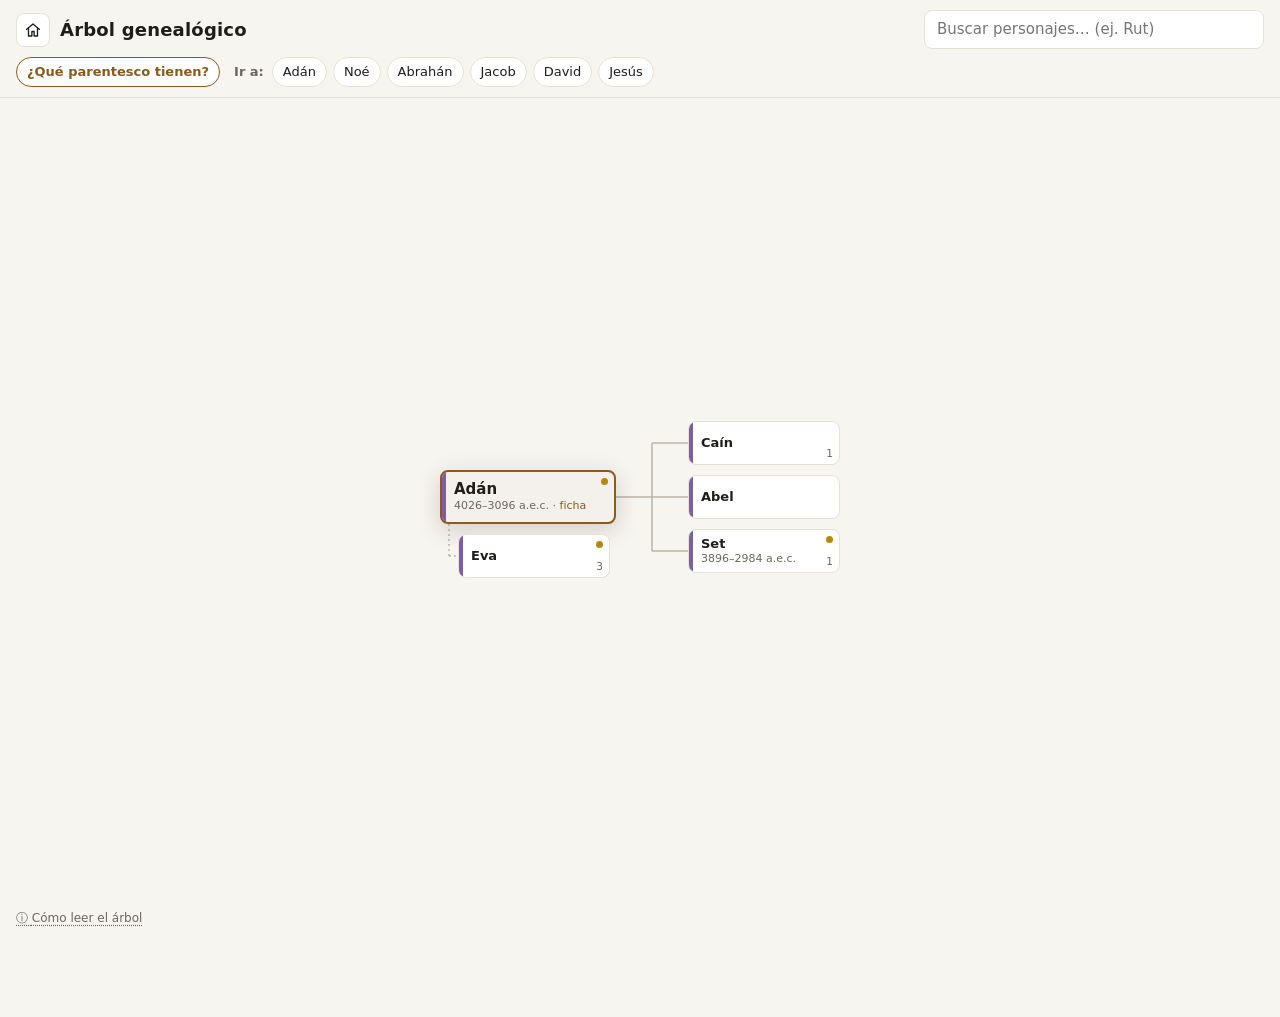
==== arbol.html @ 2eed0e6e "Agregar a Bernabé al árbol, primo de Marcos Bernabé cuelga de «Padre o madre de Bernabé», hermano o " ====
<!doctype html>
<html lang="es">
<head>
<meta charset="utf-8">
<meta name="viewport" content="width=device-width, initial-scale=1">
<title>Árbol genealógico bíblico</title>
<meta name="description" content="Árbol genealógico de los personajes bíblicos, desde Adán y Eva hasta Jesús, según la Biblia.">
<meta property="og:type" content="website">
<meta property="og:site_name" content="Personajes de la Biblia">
<meta property="og:title" content="Árbol genealógico bíblico">
<meta property="og:description" content="Árbol genealógico de los personajes bíblicos, desde Adán y Eva hasta Jesús, según la Biblia.">
<meta property="og:url" content="https://nestornjrz.github.io/LineaDeTiempo/arbol.html">
<meta property="og:locale" content="es_ES">
<meta property="og:image" content="https://nestornjrz.github.io/LineaDeTiempo/vista-previa.png">
<meta property="og:image:width" content="1200">
<meta property="og:image:height" content="630">
<meta name="twitter:card" content="summary_large_image">
<!-- PWA: instalable en el móvil y en la PC -->
<link rel="manifest" href="manifest.webmanifest">
<link rel="icon" href="icons/icon.svg" type="image/svg+xml">
<link rel="icon" href="icons/icon-192.png" sizes="192x192" type="image/png">
<link rel="apple-touch-icon" href="icons/apple-touch-icon.png">
<meta name="theme-color" content="#f7f5f0" media="(prefers-color-scheme: light)">
<meta name="theme-color" content="#16140f" media="(prefers-color-scheme: dark)">
<meta name="apple-mobile-web-app-capable" content="yes">
<meta name="apple-mobile-web-app-title" content="Personajes">
<meta name="apple-mobile-web-app-status-bar-style" content="default">
<link rel="stylesheet" href="comun.css">
<style>
/* --gold: antepasados de Jesús · --c-gen: personas que solo están en el árbol (sin fechas) */
:root{--gold:#b8860b; --c-gen:#6f685d}
@media (prefers-color-scheme: dark){ :root{--gold:#e5b94e; --c-gen:#857c6e} }

/* ---------- Encabezado ---------- */
header{
  position:sticky; top:0; z-index:30;
  background:var(--bg); border-bottom:1px solid var(--line);
  padding:10px 16px;
  display:flex; flex-wrap:wrap; gap:8px 16px; align-items:center;
}
h1{font-size:18px; margin:0; font-weight:700; letter-spacing:.2px}
.home{
  flex:none; width:34px; height:34px; margin-right:-6px; display:inline-grid; place-items:center;
  color:var(--text); background:var(--surface); border:1px solid var(--line); border-radius:8px;
}
.home:hover{border-color:var(--axis); color:var(--accent)}
.home:focus-visible{outline:2px solid var(--accent); outline-offset:1px}
.home svg{width:18px; height:18px; fill:none; stroke:currentColor; stroke-width:1.8; stroke-linecap:round; stroke-linejoin:round}
.search{position:relative; flex:1; min-width:200px; max-width:340px; margin-left:auto}
.search input{
  width:100%; padding:8px 12px; font:inherit; color:var(--text);
  background:var(--surface); border:1px solid var(--line); border-radius:8px;
}
.search input:focus{outline:2px solid var(--accent); outline-offset:0; border-color:transparent}
.suggest{
  position:absolute; top:calc(100% + 4px); left:0; right:0; z-index:40;
  list-style:none; margin:0; padding:4px; display:none;
  background:var(--surface); border:1px solid var(--line); border-radius:8px; box-shadow:var(--shadow);
  max-height:320px; overflow:auto;
}
.suggest.open{display:block}
.suggest li{padding:6px 8px; border-radius:6px; cursor:pointer; display:flex; justify-content:space-between; gap:8px}
.suggest li small{color:var(--muted); white-space:nowrap}
.suggest li.active,.suggest li:hover{background:var(--grid)}
.suggest .empty{color:var(--muted); cursor:default}
/* Atajos y elección de la línea de antepasados */
.row{width:100%; display:flex; flex-wrap:wrap; align-items:center; gap:6px; font-size:13px; color:var(--muted)}
.row[hidden]{display:none}
.row > b{font-weight:600; margin-right:2px}
.row button{
  height:30px; padding:0 10px; font:inherit; font-size:13px; cursor:pointer; white-space:nowrap;
  color:var(--text); background:var(--surface); border:1px solid var(--line); border-radius:15px;
}
.row button:hover{border-color:var(--axis)}
.row button:focus-visible{outline:2px solid var(--accent); outline-offset:1px}
.row button[aria-pressed="true"]{background:var(--accent); border-color:var(--accent); color:var(--bg); font-weight:600}
.row button small{opacity:.8}
@media (max-width: 759px){
  header{column-gap:12px}
  .home{margin-right:-4px}
  .search{flex-basis:100%; max-width:none; margin-left:0}
}
/* En vertical (celular) la cabecera no queda fija, para dejar sitio al árbol, y los atajos y las
   líneas se desplazan de lado en una sola fila */
body.v header{position:static}
body.v .row{flex-wrap:nowrap; overflow-x:auto; scrollbar-width:none; width:calc(100% + 32px); margin:0 -16px; padding:0 16px}
body.v .row::-webkit-scrollbar{display:none}
body.v .row > b{flex:none}

/* ---------- Árbol ---------- */
#scroller{position:relative}
body.h #scroller{height:calc(100vh - var(--head,110px)); overflow:auto; display:flex; flex-direction:column}
body.h #scroller.dragging{cursor:grabbing; user-select:none}
#canvas{position:relative; flex:none; margin:auto}
#links{position:absolute; left:0; top:0; overflow:visible; pointer-events:none}
.lnk{fill:none; stroke:var(--axis); stroke-width:1.5}
.lnk.line{stroke:var(--accent); stroke-width:2}
.lnk.dash{stroke-dasharray:5 4}
.lnk.mar{stroke:var(--axis); stroke-dasharray:2 3}
.lnk-lbl{font-size:10.5px; fill:var(--muted); font-style:italic}

.node{
  position:absolute; display:flex; flex-direction:column; justify-content:center; gap:1px;
  padding:3px 18px 3px 12px; margin:0; text-align:left; font:inherit; color:var(--text); cursor:pointer;
  background:var(--surface); border:1px solid var(--line); border-radius:8px; overflow:hidden;
  transition:border-color .15s, box-shadow .15s;
}
.node::before{content:''; position:absolute; left:0; top:0; bottom:0; width:4px; background:var(--col)}
.node .nm{font-size:13px; font-weight:600; line-height:1.2; white-space:nowrap; overflow:hidden; text-overflow:ellipsis}
.node .sb{font-size:11px; line-height:1.2; color:var(--muted); white-space:nowrap; overflow:hidden; text-overflow:ellipsis}
.node .sb i{font-style:italic}
.node.sn .nm{font-style:italic; font-weight:500}
.node:hover{border-color:var(--col)}
.node:hover .nm{color:var(--col)}
.node:focus-visible{outline:2px solid var(--accent); outline-offset:2px}
.node .kids{position:absolute; right:6px; bottom:3px; font-size:10.5px; color:var(--muted)}
/* Antepasado de Jesús: punto dorado */
.node.mes::after{content:''; position:absolute; top:6px; right:6px; width:7px; height:7px; border-radius:50%; background:var(--gold)}
/* Persona resaltada (el centro del árbol) */
.node.focus{
  border:2px solid var(--accent); box-shadow:var(--shadow);
  background:color-mix(in srgb, var(--accent) 9%, var(--surface));
}
.node.focus .nm{font-size:15px}
.node.focus:hover .nm{color:var(--text)}
.node.focus .sb::after{content:'Ver su ficha'; color:var(--accent)}
.node.focus.has-sb .sb::after{content:' · ficha'}
.glbl{
  position:absolute; font-size:11px; font-weight:600; letter-spacing:.4px; text-transform:uppercase;
  color:var(--muted); white-space:nowrap;
}

/* ---------- Ficha ---------- */
#card{
  position:fixed; z-index:50; left:16px; right:16px; bottom:16px; margin:0 auto; max-width:480px;
  max-height:min(70vh, 620px); overflow-y:auto; overscroll-behavior:contain;
  background:var(--surface); border:1px solid var(--line); border-left:5px solid var(--col,var(--accent));
  border-radius:10px; box-shadow:var(--shadow); padding:14px 16px; display:none;
}
#card.open{display:block}
#card h2{margin:0 28px 2px 0; font-size:19px}
#card h2 a{color:inherit; text-decoration:underline; text-decoration-color:var(--col); text-underline-offset:3px}
#card h2 a:hover{color:var(--col)}
#card .cat{font-size:12px; color:var(--col); font-weight:600; text-transform:uppercase; letter-spacing:.5px}
#card .dates{margin:6px 0 2px; font-weight:600}
#card .dates:empty{display:none}
#card .mes{margin:6px 0 0; font-size:13px; color:var(--muted)}
#card .mes::before{content:''; display:inline-block; width:8px; height:8px; margin-right:6px; border-radius:50%; background:var(--gold)}
#card p{margin:8px 0 6px}
#card .fam{margin:10px 0 6px; display:grid; grid-template-columns:auto 1fr; gap:6px 10px; align-items:baseline; font-size:14px}
#card .fam:empty{display:none}
#card .fam dt{color:var(--muted); font-size:13px}
#card .fam dd{margin:0; display:flex; flex-wrap:wrap; gap:4px}
#card .fam button{
  padding:1px 8px; font:inherit; font-size:13.5px; cursor:pointer; color:var(--text);
  background:var(--grid); border:1px solid transparent; border-radius:12px;
}
#card .fam button:hover{border-color:var(--axis)}
#card .fam button small{color:var(--muted)}
#card .nota{margin:8px 0; padding:7px 9px; border-radius:7px; background:var(--grid); font-size:13.5px}
#card .nota:empty{display:none}
#card .refs{font-size:13px; color:var(--muted)}
#card .refs div + div{margin-top:3px}
#card .acts{display:flex; flex-wrap:wrap; gap:8px; margin-top:10px}
#card .acts a{
  display:inline-block; padding:7px 12px; border-radius:8px; font-weight:600; font-size:14px; text-decoration:none;
  background:var(--col); color:#fff; border:1.5px solid var(--col);
}
#card .acts a.alt{background:none; color:var(--col)}
#card .acts a:hover{filter:brightness(1.08)}
#card .acts a[hidden]{display:none}
#card .acts button{
  padding:7px 12px; border-radius:8px; font:inherit; font-weight:600; font-size:14px; cursor:pointer;
  background:none; color:var(--col); border:1.5px solid var(--col);
}
#card .acts button:hover{background:var(--grid)}

/* ---------- ¿Qué parentesco tienen? ---------- */
.row .relbtn{border-color:var(--accent); color:var(--accent); font-weight:600; margin-right:8px}
.row .relbtn:hover{background:var(--grid); border-color:var(--accent)}
#rel{
  position:fixed; z-index:55; left:16px; right:16px; bottom:16px; margin:0 auto; max-width:580px;
  max-height:min(80vh, 680px); overflow-y:auto; overscroll-behavior:contain;
  background:var(--surface); border:1px solid var(--line); border-left:5px solid var(--gold);
  border-radius:10px; box-shadow:var(--shadow); padding:14px 16px; display:none;
}
#rel.open{display:block}
#rel h2{margin:0 28px 10px 0; font-size:18px}
#rel .close{
  position:absolute; top:8px; right:8px; width:30px; height:30px; border:0; border-radius:6px;
  background:none; color:var(--muted); font-size:20px; cursor:pointer;
}
#rel .close:hover{background:var(--grid)}
#rel .pair{display:flex; align-items:center; gap:8px}
#rel .search{flex:1 1 0; min-width:0; max-width:none; margin:0}
#rel .swap{
  flex:none; width:34px; height:34px; font:inherit; font-size:17px; cursor:pointer; color:var(--text);
  background:var(--surface); border:1px solid var(--line); border-radius:8px;
}
#rel .swap:hover{border-color:var(--axis)}
#rel .res{margin-top:12px}
#rel .res:empty{display:none}
#rel .frase{margin:0 0 6px; font-size:17px; font-weight:600; line-height:1.35}
#rel .frase + .frase{font-size:15px}
#rel .exp{margin:4px 0; font-size:14px; color:var(--muted)}
#rel .nada{margin:0; color:var(--muted)}
#rel .camino{display:flex; flex-wrap:wrap; align-items:center; gap:4px 3px; margin-top:10px; font-size:13px}
#rel .camino > span{color:var(--muted); margin-right:4px}
#rel .camino i{color:var(--muted); font-style:normal}
#rel .camino button{
  padding:1px 8px; font:inherit; font-size:13px; cursor:pointer; color:var(--text);
  background:var(--grid); border:1px solid transparent; border-radius:12px;
}
#rel .camino button:hover{border-color:var(--axis)}
#rel .camino button.comun{background:color-mix(in srgb, var(--gold) 22%, var(--surface)); border-color:var(--gold); font-weight:600}
@media (max-width: 480px){
  #rel .pair{flex-direction:column; align-items:stretch}
  #rel .swap{align-self:center; transform:rotate(90deg)}
}
#card .close{
  position:absolute; top:8px; right:8px; width:30px; height:30px; border:0; border-radius:6px;
  background:none; color:var(--muted); font-size:20px; cursor:pointer;
}
#card .close:hover{background:var(--grid)}

.note{font-size:12px; color:var(--muted); padding:10px 16px 90px}
.note summary{
  display:inline-block; list-style:none; cursor:pointer; color:var(--muted);
  text-decoration:underline dotted; text-underline-offset:3px;
}
.note summary::-webkit-details-marker{display:none}
.note summary:hover, .note[open] summary{color:var(--text)}
.note summary:focus-visible{outline:2px solid var(--accent); outline-offset:2px; border-radius:3px}
.note p{margin:6px 0 0; max-width:900px}
.note .dot{display:inline-block; width:7px; height:7px; border-radius:50%; background:var(--gold); vertical-align:1px}
</style>
</head>
<body>
<header id="head">
  <a class="home" href="./" title="Volver al inicio" aria-label="Volver al inicio">
    <svg viewBox="0 0 24 24" aria-hidden="true"><path d="M3.5 11 12 4l8.5 7M6 9v11h4.5v-6h3v6H18V9"/></svg>
  </a>
  <h1>Árbol genealógico</h1>
  <div class="search">
    <input id="q" type="search" placeholder="Buscar personajes… (ej. Rut)" autocomplete="off" aria-label="Buscar personaje en el árbol">
    <ul id="suggest" class="suggest" role="listbox"></ul>
  </div>
  <nav class="row" id="jump" aria-label="Ir a"><button id="relBtn" class="relbtn" type="button">¿Qué parentesco tienen?</button><b>Ir a:</b></nav>
  <div class="row" id="lines" role="group" aria-label="Línea de antepasados" hidden></div>
</header>

<div id="scroller"><div id="canvas"><svg id="links" aria-hidden="true"></svg></div></div>
<details class="note">
  <summary><span aria-hidden="true">ⓘ </span>Cómo leer el árbol</summary>
  <p>El árbol se centra en una persona (resaltada) y muestra su línea de antepasados hasta el más antiguo que menciona la Biblia, sus hermanos, sus cónyuges y sus hijos. Toca a cualquier persona para centrar el árbol en ella, y toca a la persona resaltada para ver su ficha, con su parentesco y los textos bíblicos que lo muestran. Cuando una persona tiene dos líneas de antepasados (por ejemplo, Jesús: la de José, en Mateo, y la de María, en Lucas), arriba aparecen los botones para elegir cuál ver. Las líneas discontinuas indican un parentesco legal (padre legal o adoptivo) o un yerno al que la Biblia llama «hijo» (Lucas 3:27). El punto <span class="dot"></span> dorado marca a los antepasados de Jesús. Las personas cuyo nombre no da la Biblia aparecen en cursiva. El número en la esquina de cada persona indica cuántos hijos suyos hay en el árbol. Con «¿Qué parentesco tienen?» (arriba, o en la ficha de cada persona) se eligen dos personas y se explica cómo están emparentadas: por ejemplo, «Rut es bisabuela de David»; cuando no hay un nombre corriente para el parentesco, se explica a partir del antepasado común más cercano, y se muestra el camino de una persona a la otra. El parentesco sigue la Traducción del Nuevo Mundo y la obra «Perspicacia para comprender las Escrituras»; cuando una genealogía tiene alguna dificultad, la ficha lo explica.</p>
</details>

<div id="card" role="dialog" aria-live="polite">
  <button class="close" aria-label="Cerrar">×</button>
  <div class="cat"></div>
  <h2><a class="name" target="_blank" rel="noopener"></a></h2>
  <div class="dates"></div>
  <div class="mes" hidden>Antepasado de Jesús</div>
  <p class="desc"></p>
  <dl class="fam"></dl>
  <div class="nota"></div>
  <div class="refs"></div>
  <div class="acts">
    <a class="more" target="_blank" rel="noopener">Más información en jw.org ↗</a>
    <a class="tl alt">Ver en la línea de tiempo</a>
    <a class="lin alt">Ver su linaje en la línea de tiempo</a>
    <button class="relcard alt" type="button">¿Qué parentesco tiene con…?</button>
  </div>
</div>

<!-- ¿Qué parentesco tienen? Se eligen dos personas y se explica cómo están emparentadas -->
<div id="rel" role="dialog" aria-labelledby="relTitle">
  <button class="close" aria-label="Cerrar">×</button>
  <h2 id="relTitle">¿Qué parentesco tienen?</h2>
  <div class="pair">
    <div class="search"><input id="relA" type="search" placeholder="Primera persona" autocomplete="off" aria-label="Primera persona"><ul class="suggest" role="listbox"></ul></div>
    <button class="swap" type="button" title="Intercambiar las dos personas" aria-label="Intercambiar las dos personas">⇄</button>
    <div class="search"><input id="relB" type="search" placeholder="Segunda persona" autocomplete="off" aria-label="Segunda persona"><ul class="suggest" role="listbox"></ul></div>
  </div>
  <div class="res" aria-live="polite"></div>
</div>

<script src="datos.js"></script>
<script>
/* ===================== PERSONAS Y PARENTESCO =====================
   Cada persona junta sus datos de PEOPLE (fechas, descripción…) y de FAMILIA (parentesco).
   ord: orden de los datos, que en FAMILIA sigue el de las genealogías (y el de nacimiento). */
const PER = new Map();
PEOPLE.forEach((p, i) => PER.set(p.id, {...p, ord:100000 + i}));
FAMILIA.forEach((f, i) => PER.set(f.id, {...(PER.get(f.id) || {}), ...f, ord:i}));
const get = id => PER.get(id);
const push = (m, k, v) => { if (!m.has(k)) m.set(k, []); if (!m.get(k).includes(v)) m.get(k).push(v); };
const HIJOS = new Map(), CONYUGES = new Map(), YERNOS = new Map(), HERMANOS = new Map();
for (const f of FAMILIA){
  for (const k of ['pa', 'ma', 'pl']) if (f[k]) push(HIJOS, f[k], f.id);
  for (const c of f.cy || []){ push(CONYUGES, f.id, c); push(CONYUGES, c, f.id); }
  if (f.su) push(YERNOS, f.su, f.id);
  if (f.hm){ const g = [f.id, ...f.hm]; for (const a of g) for (const b of g) if (a !== b) push(HERMANOS, a, b); }
}
const byOrd = (a, b) => get(a).ord - get(b).ord;
const hijosDe = id => [...(HIJOS.get(id) || [])].sort(byOrd);
const nombre = id => get(id).n;
// Nombre breve para las tarjetas: sin la aclaración entre paréntesis, que el árbol ya muestra
// con el parentesco (p. ej., «Gad (hijo de Jacob)» → «Gad»)
const corto = id => get(id).lb || get(id).n.replace(/\s*\(.*\)$/, '');
// Nombre dentro de una frase: las personas sin nombre en la Biblia llevan artículo
// («Hijos de la hija de Súa», «Moab es hijo de la hija mayor de Lot»)
const enFrase = id => {
  const p = get(id), c = corto(id);
  return p.sn ? (p.mu ? 'la ' : 'el ') + c.charAt(0).toLowerCase() + c.slice(1) : c;
};
const mayuscula = s => s.charAt(0).toUpperCase() + s.slice(1);

// Antepasados de Jesús (por las dos líneas, y por los suegros que nombra Lucas)
const MESIAS = new Set();
(function subir(id){
  const p = get(id);
  if (!p) return;
  for (const k of ['pa', 'ma', 'pl', 'su']) if (p[k] && !MESIAS.has(p[k])){ MESIAS.add(p[k]); subir(p[k]); }
})('jesus');

/* ===================== UTILIDADES ===================== */
const norm = s => s.normalize('NFD').replace(/[̀-ͯ]/g, '').toLowerCase();
const fmtY = y => y < 0 ? `${-y} a.e.c.` : `${y} e.c.`;
function el(tag, cls, txt){
  const e = document.createElement(tag);
  if (cls) e.className = cls;
  if (txt !== undefined) e.textContent = txt;
  return e;
}
// Años de una persona de la línea de tiempo, en forma breve (1858–1711 a.e.c.)
function anos(p){
  const a = p.a || '', cs = a.includes('s') ? 'c. ' : '', ce = a.includes('e') ? 'c. ' : '';
  if (p.s === p.e) return cs + fmtY(p.s);
  if (p.s < 0 && p.e < 0) return `${cs}${-p.s}–${ce}${-p.e} a.e.c.`;
  if (p.s > 0) return `${cs}${p.s}–${ce}${p.e} e.c.`;
  return `${cs}${fmtY(p.s)} – ${ce}${fmtY(p.e)}`;
}
// Segunda línea de cada persona en el árbol
function sub(p){
  if (p.s === undefined) return '';
  if (p.k === 'vida') return anos(p);
  if (p.k === 'reinado') return 'Reinó ' + anos(p);
  if (p.k === 'juez') return 'Juez de Israel';
  if (p.k === 'profecia') return 'Profeta';
  return '';
}
const color = p => p.c ? `var(${CATS[p.c].v})` : 'var(--c-gen)';

/* ===================== VISTA CENTRADA EN UNA PERSONA =====================
   spine: línea de antepasados, del más antiguo al padre (o la madre) de la persona. Se calcula con
          linaje() de datos.js (la misma que usa la línea de tiempo). Cada bloque es el antepasado
          (id), el otro progenitor del siguiente (partner) y cómo se une al siguiente (rel).
   fam:   la generación de la persona: ella y sus hermanos, agrupados por el otro progenitor.
   kids:  sus hijos (y yernos), agrupados por el otro progenitor.
   Los nombres de los vínculos (vinculo, tipoPl) y las líneas posibles (opcionesLinaje) también
   están en datos.js. */
function vista(focus, primera){
  const spine = linaje(focus, primera);
  // Generación de la persona
  const last = spine[spine.length - 1];
  let fam;
  if (!last){
    fam = [{ids:[focus, ...(HERMANOS.get(focus) || [])].sort(byOrd)}];
  } else if (last.rel === 'su'){
    fam = [{ids:[focus], label:'Yerno'}];
  } else {
    const ids = [...new Set([...hijosDe(last.id), ...(last.partner ? hijosDe(last.partner) : []), focus])].sort(byOrd);
    // Se agrupan por el otro progenitor (la madre, si la línea sube por el padre)
    const otro = id => last.rel === 'ma' ? (get(id).pl || get(id).pa) : get(id).ma;
    fam = agrupar(ids, otro, get(last.id).mu ? 'Padre' : 'Madre');
  }
  // Hijos de la persona y yernos
  const yo = get(focus);
  const otroK = id => yo.mu ? (get(id).pl || get(id).pa) : get(id).ma;
  const kids = agrupar(hijosDe(focus), otroK, yo.mu ? 'Padre' : 'Madre');
  if (YERNOS.has(focus)) kids.push({ids:YERNOS.get(focus), label:YERNOS.get(focus).length > 1 ? 'Yernos' : 'Yerno', yerno:true});
  if (kids.length === 1 && !kids[0].yerno) kids[0].label = null;
  return {focus, spine, fam, spouses:CONYUGES.get(focus) || [], kids};
}
function agrupar(ids, otro, quien){
  const m = new Map();
  for (const id of ids) push(m, otro(id) || '', id);
  const gs = [...m].map(([o, list]) => ({ids:list, label:o ? `Hijos de ${enFrase(o)}` : `${quien} no mencionada`}));
  if (quien === 'Padre') gs.forEach(g => { if (g.label.endsWith('no mencionada')) g.label = 'Padre no mencionado'; });
  if (gs.length < 2) gs.forEach(g => g.label = null);
  return gs;
}
// Etiqueta junto a un hijo cuando el parentesco no es el carnal (los yernos van en su propio grupo)
function tagDe(id, padre){
  const p = get(id);
  if (p.pl !== padre || p.pa === padre) return '';
  const t = tipoPl(id);
  return p.mu ? 'hija ' + (t === 'adoptivo' ? 'adoptiva' : 'legal') : 'hijo ' + t;
}

/* ===================== DIBUJO ===================== */
const canvas = document.getElementById('canvas');
const scroller = document.getElementById('scroller');
const svg = document.getElementById('links');
const wideQuery = matchMedia('(min-width: 760px) and (min-aspect-ratio: 1/1)');
let horizontal = true;
let state = {focus:'adan', line:null};
let focusBox = null;   // posición de la persona resaltada en el último dibujo

function nodo(it){
  const p = get(it.id);
  const b = el('button', 'node' + (it.focus ? ' focus' : '') + (p.sn ? ' sn' : '') + (MESIAS.has(it.id) ? ' mes' : ''));
  b.dataset.id = it.id;
  Object.assign(b.style, {left:it.x + 'px', top:it.y + 'px', width:it.w + 'px', height:it.h + 'px'});
  b.style.setProperty('--col', color(p));
  b.append(el('span', 'nm', it.focus ? p.n : corto(it.id)));
  const s = sub(p);
  if (s || it.tag || it.focus){
    const sb = el('span', 'sb');
    if (s) sb.append(s);
    if (it.tag) sb.append(s ? ' · ' : '', el('i', '', it.tag));
    b.append(sb);
    if (s || it.tag) b.classList.add('has-sb');
  }
  const nk = (HIJOS.get(it.id) || []).length;
  if (nk && !it.focus) b.append(Object.assign(el('span', 'kids', nk), {title:`${nk} ${nk === 1 ? 'hijo' : 'hijos'} en el árbol`}));
  let tip = p.n;
  if (MESIAS.has(it.id)) tip += ' · antepasado de Jesús';
  b.title = it.focus ? `${tip}. Toca para ver su ficha` : `${tip}. Toca para ver su familia`;
  b.addEventListener('click', () => it.focus ? toggleCard() : go(it.id));
  return b;
}

// Horizontal (PC): las generaciones van de izquierda a derecha
function layoutH(v){
  const CW = 152, CH = 44, CWF = 176, CHF = 54, GX = 72, GY = 10, LBL = 20;
  const items = [], links = [], labels = [];
  const colX = i => i * (CW + GX);
  const S = v.spine;
  // Línea de antepasados: cada bloque, la persona y debajo el otro progenitor
  S.forEach((b, i) => {
    const x = colX(i), yl = b.partner ? -CH - 5 : -CH / 2;
    items.push({id:b.id, x, y:yl, w:CW, h:CH});
    if (b.partner){
      items.push({id:b.partner, x, y:5, w:CW, h:CH});
      links.push({d:`M${x + 16} ${yl + CH}V5`, cls:'mar'});
    }
    b.inY = yl + CH / 2;
  });
  for (let i = 1; i < S.length; i++){
    const x1 = colX(i - 1) + CW, x2 = colX(i), xm = x1 + GX / 2, y2 = S[i].inY;
    links.push({d:`M${x1} 0H${xm}V${y2}H${x2}`, cls:'line' + (S[i - 1].rel === 'pl' || S[i - 1].rel === 'su' ? ' dash' : ''),
                lbl:S[i - 1].rel === 'pl' || S[i - 1].rel === 'su' ? vinculo(S[i - 1].rel, S[i - 1].child) : '', lx:x1 + 4, ly:-6});
  }
  // Generación de la persona
  const k = S.length, xf = colX(k), fam = [];
  let y = 0, fy = 0;
  for (const g of v.fam){
    if (g.label){ fam.push({label:g.label, x:xf, y}); y += LBL; }
    for (const id of g.ids){
      if (id === v.focus){
        fy = y;
        fam.push({id, x:xf, y, w:CWF, h:CHF, focus:true});
        y += CHF + GY;
        for (const sp of v.spouses){
          fam.push({id:sp, x:xf + 18, y, w:CW, h:CH, spouse:true});
          y += CH + GY;
        }
      } else {
        fam.push({id, x:xf, y, w:CW, h:CH, tag:S.length ? tagDe(id, S[k - 1].id) : ''});
        y += CH + GY;
      }
    }
  }
  const dy = -(fy + CHF / 2);
  fam.forEach(it => it.y += dy);
  for (const it of fam) (it.label ? labels : items).push(it);
  const casados = fam.filter(it => it.spouse);
  if (casados.length) links.push({d:`M${xf + 9} ${CHF / 2}V${casados[casados.length - 1].y + CH / 2}` +
                                    casados.map(it => `M${xf + 9} ${it.y + CH / 2}H${xf + 18}`).join(''), cls:'mar'});
  if (k){
    const x1 = colX(k - 1) + CW, xt = xf - GX / 2;
    const hermanos = fam.filter(it => it.id && !it.spouse);
    const cys = hermanos.map(it => it.y + it.h / 2);
    links.push({d:`M${x1} 0H${xt}V${Math.min(0, ...cys)}V${Math.max(0, ...cys)}`, cls:''});
    for (const it of hermanos)
      links.push({d:`M${xt} ${it.y + it.h / 2}H${xf}`, cls:(it.focus ? 'line' : '') + (it.tag ? ' dash' : '')});
    links.push({d:`M${x1} 0H${xt}V0`, cls:'line' + (S[k - 1].rel === 'pl' || S[k - 1].rel === 'su' ? ' dash' : ''),
                lbl:S[k - 1].rel === 'pl' || S[k - 1].rel === 'su' ? vinculo(S[k - 1].rel, S[k - 1].child) : '', lx:x1 + 4, ly:-6});
  }
  // Hijos
  const xk = xf + CWF + GX, kids = [];
  y = 0;
  for (const g of v.kids){
    if (g.label){ kids.push({label:g.label, x:xk, y}); y += LBL; }
    for (const id of g.ids){ kids.push({id, x:xk, y, w:CW, h:CH, tag:tagDe(id, v.focus)}); y += CH + GY; }
  }
  if (kids.length){
    const ky = -(y - GY) / 2;
    kids.forEach(it => it.y += ky);
    for (const it of kids) (it.label ? labels : items).push(it);
    const cards = kids.filter(it => it.id), xt = xk - GX / 2;
    const cys = cards.map(it => it.y + CH / 2);
    links.push({d:`M${xf + CWF} 0H${xt}M${xt} ${Math.min(0, ...cys)}V${Math.max(0, ...cys)}` +
                  cards.map(it => `M${xt} ${it.y + CH / 2}H${xk}`).join(''), cls:''});
  }
  return {items, links, labels};
}

// Vertical (celular): las generaciones van de arriba abajo, como un esquema con sangrías
function layoutV(v, W){
  const CH = 44, CHF = 54, GV = 24, GY = 8, LBL = 20, IND = 26, TX = 14;
  const items = [], links = [], labels = [];
  const S = v.spine;
  const Wc = Math.min(210, (W - 10) / 2);
  let y = 0;
  S.forEach((b, i) => {
    items.push({id:b.id, x:0, y, w:Wc, h:CH});
    if (b.partner){
      items.push({id:b.partner, x:Wc + 10, y, w:Wc, h:CH});
      links.push({d:`M${Wc} ${y + CH / 2}H${Wc + 10}`, cls:'mar'});
    }
    if (i){
      const rel = S[i - 1].rel, raro = rel === 'pl' || rel === 'su';
      links.push({d:`M${TX} ${y - GV}V${y}`, cls:'line' + (raro ? ' dash' : ''), lbl:raro ? vinculo(rel, S[i - 1].child) : '', lx:TX + 8, ly:y - GV / 2 + 4});
    }
    y += CH + GV;
  });
  // Generación de la persona (con sangría si hay antepasados); sus hijos, debajo de ella
  const x1 = S.length ? IND : 0, w1 = Math.min(W - x1, 420);
  const x2 = x1 + IND, w2 = Math.min(W - x2, 420);
  // Si el último vínculo lleva etiqueta (padre legal o adoptivo, suegro), se deja sitio para ella
  const sep = S.length && ['pl', 'su'].includes(S[S.length - 1].rel) ? 28 : 12;
  if (S.length) y -= GV - sep;
  const top = y - sep, ramas = [];
  for (const g of v.fam){
    if (g.label){ labels.push({label:g.label, x:x1, y}); y += LBL; }
    for (const id of g.ids){
      const foco = id === v.focus;
      const it = {id, x:x1, y, w:w1, h:foco ? CHF : CH, focus:foco, tag:!foco && S.length ? tagDe(id, S[S.length - 1].id) : ''};
      items.push(it);
      ramas.push(it);
      y += it.h + GY;
      if (!foco) continue;
      // Cónyuges, de dos en dos, y debajo los hijos
      const fyb = it.y + it.h;
      if (v.spouses.length){
        const sw = (w2 - 8) / 2;
        labels.push({label:'⚭ ' + (get(id).mu ? (v.spouses.length > 1 ? 'Esposos' : 'Esposo') : (v.spouses.length > 1 ? 'Esposas' : 'Esposa')), x:x2, y});
        y += LBL;
        v.spouses.forEach((sp, j) => {
          items.push({id:sp, x:x2 + (j % 2) * (sw + 8), y, w:sw, h:CH});
          if (j % 2 || j === v.spouses.length - 1) y += CH + GY;
        });
      }
      const hijos = [];
      for (const kg of v.kids){
        if (kg.label){ labels.push({label:kg.label, x:x2, y}); y += LBL; }
        for (const kid of kg.ids){
          const k = {id:kid, x:x2, y, w:w2, h:CH, tag:tagDe(kid, v.focus)};
          items.push(k);
          hijos.push(k);
          y += CH + GY;
        }
      }
      if (hijos.length){
        const xt = x1 + TX, last = hijos[hijos.length - 1];
        links.push({d:`M${xt} ${fyb}V${last.y + CH / 2}` + hijos.map(k => `M${xt} ${k.y + CH / 2}H${x2}`).join(''), cls:''});
      }
      y += 6;
    }
  }
  if (S.length){
    const rel = S[S.length - 1].rel, raro = rel === 'pl' || rel === 'su';
    const last = ramas[ramas.length - 1], foco = ramas.find(it => it.focus);
    links.push({d:`M${TX} ${top}V${last.y + last.h / 2}` +
                  ramas.filter(it => !it.focus).map(it => `M${TX} ${it.y + it.h / 2}H${x1}`).join(''), cls:''});
    links.push({d:`M${TX} ${top}V${foco.y + foco.h / 2}H${x1}`, cls:'line' + (raro ? ' dash' : ''),
                lbl:raro ? vinculo(rel, S[S.length - 1].child) : '', lx:TX + 8, ly:top + 14});
  }
  return {items, links, labels};
}

function render(){
  horizontal = wideQuery.matches;
  document.body.classList.toggle('h', horizontal);
  document.body.classList.toggle('v', !horizontal);
  document.documentElement.style.setProperty('--head', document.getElementById('head').offsetHeight + 'px');
  const v = vista(state.focus, state.line);
  const PAD = horizontal ? 32 : 16;
  const W = document.documentElement.clientWidth - 2 * PAD;
  const L = horizontal ? layoutH(v) : layoutV(v, W);
  // Llevar todo a coordenadas positivas
  const all = [...L.items, ...L.labels.map(l => ({x:l.x, y:l.y, w:120, h:16}))];
  const minX = Math.min(...all.map(it => it.x)), minY = Math.min(...all.map(it => it.y));
  const maxX = Math.max(...all.map(it => it.x + it.w)), maxY = Math.max(...all.map(it => it.y + it.h));
  const ox = PAD - minX, oy = PAD - minY;
  const width = horizontal ? maxX - minX + 2 * PAD : W + 2 * PAD, height = maxY - minY + 2 * PAD;
  canvas.style.width = width + 'px';
  canvas.style.height = height + 'px';
  canvas.querySelectorAll('.node, .glbl').forEach(n => n.remove());
  svg.setAttribute('width', width);
  svg.setAttribute('height', height);
  svg.replaceChildren();
  const NS = 'http://www.w3.org/2000/svg';
  const g = document.createElementNS(NS, 'g');
  g.setAttribute('transform', `translate(${ox} ${oy})`);
  // Primero las líneas normales y encima las de la línea de antepasados
  for (const l of [...L.links].sort((a, b) => /line/.test(a.cls) - /line/.test(b.cls))){
    const p = document.createElementNS(NS, 'path');
    p.setAttribute('d', l.d);
    p.setAttribute('class', 'lnk ' + l.cls);
    g.append(p);
    if (l.lbl){
      const t = document.createElementNS(NS, 'text');
      t.setAttribute('x', l.lx);
      t.setAttribute('y', l.ly);
      t.setAttribute('class', 'lnk-lbl');
      t.textContent = l.lbl;
      g.append(t);
    }
  }
  svg.append(g);
  const frag = document.createDocumentFragment();
  for (const it of L.items) frag.append(nodo({...it, x:it.x + ox, y:it.y + oy}));
  for (const l of L.labels){
    const d = el('div', 'glbl', l.label);
    Object.assign(d.style, {left:l.x + ox + 'px', top:l.y + oy + 3 + 'px'});
    frag.append(d);
  }
  canvas.append(frag);
  const f = L.items.find(it => it.focus);
  focusBox = {x:f.x + ox, y:f.y + oy, w:f.w, h:f.h};
  renderLines(v);
}

// Llevar la vista a la persona resaltada
function centrar(){
  if (!focusBox) return;
  const head = document.getElementById('head').offsetHeight;
  if (horizontal){
    scroller.scrollLeft = focusBox.x + focusBox.w / 2 - scroller.clientWidth / 2;
    scroller.scrollTop = focusBox.y + focusBox.h / 2 - scroller.clientHeight / 2;
  } else {
    // La cabecera no es fija: se deja la persona a un tercio de la pantalla, con sus antepasados encima
    const top = scroller.getBoundingClientRect().top + scrollY + focusBox.y;
    window.scrollTo(0, Math.max(0, top - innerHeight * 0.3));
  }
}

/* ===================== NAVEGACIÓN =====================
   La persona resaltada va en la dirección: arbol.html#p=isaac (y &l=ma para elegir la línea).
   Así funcionan los botones Atrás y Adelante, y se puede compartir el enlace. */
function leerHash(){
  const h = new URLSearchParams(location.hash.slice(1));
  const id = h.get('p');
  state = {focus: id && PER.has(id) && EN_ARBOL.has(id) ? id : 'adan', line: h.get('l') || null};
  if (state.line && !get(state.focus)[state.line]) state.line = null;
}
function go(id, line){
  const h = 'p=' + id + (line ? '&l=' + line : '');
  if (location.hash.slice(1) === h) return;
  location.hash = h;
}
addEventListener('hashchange', () => {
  leerHash();
  render();
  centrar();
  if (card.classList.contains('open')) fillCard(state.focus);
});

// Botones para elegir por qué línea subir, cuando hay más de una
function renderLines(v){
  const box = document.getElementById('lines');
  const ops = opcionesLinaje(v.focus);
  box.replaceChildren();
  box.hidden = ops.length < 2;
  if (box.hidden) return;
  const actual = v.spine.length ? v.spine[v.spine.length - 1].rel : null;
  box.append(el('b', '', `Antepasados de ${corto(v.focus)} por:`));
  for (const o of ops){
    const b = el('button');
    b.append(corto(o.id) + ' ', el('small', '', `(${vinculo(o.k, v.focus)})`));
    b.setAttribute('aria-pressed', o.k === actual);
    b.addEventListener('click', () => go(v.focus, o.k));
    box.append(b);
  }
}

// Atajos
const ATAJOS = ['adan', 'noe', 'abrahan', 'jacob', 'david', 'jesus'];
const jump = document.getElementById('jump');
for (const id of ATAJOS) if (PER.has(id)){
  const b = el('button', '', nombre(id));
  b.addEventListener('click', () => go(id));
  jump.append(b);
}

// Arrastrar con el ratón para desplazarse (en la PC)
let drag = null;
scroller.addEventListener('pointerdown', e => {
  if (!horizontal || e.pointerType !== 'mouse' || e.button !== 0 || e.target.closest('.node')) return;
  drag = {x:e.clientX, y:e.clientY, l:scroller.scrollLeft, t:scroller.scrollTop};
  scroller.setPointerCapture(e.pointerId);
  scroller.classList.add('dragging');
});
scroller.addEventListener('pointermove', e => {
  if (!drag) return;
  scroller.scrollLeft = drag.l - (e.clientX - drag.x);
  scroller.scrollTop = drag.t - (e.clientY - drag.y);
});
const soltar = () => { drag = null; scroller.classList.remove('dragging'); };
scroller.addEventListener('pointerup', soltar);
scroller.addEventListener('pointercancel', soltar);

/* ===================== FICHA ===================== */
const card = document.getElementById('card');
function toggleCard(){
  if (card.classList.contains('open')) card.classList.remove('open');
  else fillCard(state.focus);
}
function fillCard(id){
  const p = get(id);
  card.dataset.id = id;
  card.style.setProperty('--col', color(p));
  card.querySelector('.cat').textContent = p.c ? CATS[p.c].n : 'Genealogía';
  const name = card.querySelector('.name');
  name.textContent = p.n;
  name.href = card.querySelector('.more').href = jwUrl(p);
  name.title = `Leer sobre ${p.n} en jw.org`;
  card.querySelector('.dates').textContent = p.s !== undefined ? anos(p) : '';
  card.querySelector('.mes').hidden = !MESIAS.has(id);
  card.querySelector('.desc').textContent = p.d || '';
  // Parentesco
  const fam = card.querySelector('.fam');
  fam.replaceChildren();
  const fila = (titulo, ids, nota) => {
    ids = ids.filter(Boolean);
    if (!ids.length) return;
    const dd = el('dd');
    for (const x of ids){
      const b = el('button', '', corto(x));
      if (nota && nota(x)) b.append(' ', el('small', '', `(${nota(x)})`));
      b.title = nombre(x);
      b.addEventListener('click', () => { go(x); fillCard(x); });
      dd.append(b);
    }
    fam.append(el('dt', '', titulo), dd);
  };
  fila(p.pa && get(p.pa).sx ? 'Padre o madre' : 'Padre', [p.pa]);
  fila('Padre ' + tipoPl(id), [p.pl]);
  fila('Madre', [p.ma]);
  fila('Suegro', [p.su]);
  const cy = CONYUGES.get(id) || [];
  fila(p.mu ? (cy.length > 1 ? 'Esposos' : 'Esposo') : (cy.length > 1 ? 'Esposas' : 'Esposa'), cy);
  const hijos = hijosDe(id);
  fila(hijos.length === 1 ? (get(hijos[0]).mu ? 'Hija' : 'Hijo') : 'Hijos', hijos, x => tagDe(x, id));
  fila((YERNOS.get(id) || []).length > 1 ? 'Yernos' : 'Yerno', YERNOS.get(id) || []);
  const padres = [p.pa, p.ma, p.pl].filter(Boolean);
  const hermanos = [...new Set([...padres.flatMap(hijosDe), ...(HERMANOS.get(id) || [])])].filter(x => x !== id).sort(byOrd);
  const hermanoDe = x => get(x).sx ? 'Hermano o hermana' : get(x).mu ? 'Hermana' : 'Hermano';
  fila(hermanos.length === 1 ? hermanoDe(hermanos[0]) : 'Hermanos', hermanos);
  card.querySelector('.nota').textContent = p.np || '';
  const refs = card.querySelector('.refs');
  refs.replaceChildren();
  if (p.r) refs.append(el('div', '', 'Textos: ' + p.r));
  if (p.rp) refs.append(el('div', '', 'Parentesco: ' + p.rp));
  const tl = card.querySelector('.tl');
  tl.hidden = p.s === undefined;
  tl.href = 'linea.html#p=' + id;
  // Su linaje en la línea de tiempo, por la misma línea que se ve en el árbol
  const ln = card.querySelector('.lin');
  ln.hidden = p.s === undefined || !linajeConFechas(id);
  ln.href = 'linea.html#linaje=' + id + (id === state.focus && state.line ? '&l=' + state.line : '');
  card.classList.add('open');
}
card.querySelector('.close').addEventListener('click', () => card.classList.remove('open'));
card.querySelector('.relcard').addEventListener('click', () => abrirParentesco(card.dataset.id));
// Escape cierra la ficha o el panel de parentesco (salvo mientras se escribe en un buscador)
document.addEventListener('keydown', e => {
  if (e.key !== 'Escape' || e.target.closest('input')) return;
  if (rel.classList.contains('open')) rel.classList.remove('open');
  else card.classList.remove('open');
});

/* ===================== BÚSQUEDA =====================
   buscador(): cuadro de texto con sugerencias de las personas del árbol. Lo usan la búsqueda de
   arriba y los dos cuadros de «¿Qué parentesco tienen?». alElegir(id) se llama al elegir. */
const BUSCABLES = [...EN_ARBOL].filter(id => PER.has(id)).map(id => {
  const p = get(id);
  return {id, key:norm(p.n + ' ' + (p.al || '')), n:p.n, info:p.s !== undefined ? anos(p) : (p.r || '').split(';')[0]};
});
function buscador(input, ul, alElegir){
  let matches = [], active = 0;
  const pintar = () => [...ul.children].forEach((li, i) => li.classList.toggle('active', i === active && matches.length > 0));
  function actualizar(){
    const q = norm(input.value.trim());
    // Primero los que tienen el texto en el nombre (antes cuanto más al principio); después, los alias
    const pos = m => { const i = norm(m.n).indexOf(q); return i < 0 ? Infinity : i; };
    matches = q ? BUSCABLES.filter(m => m.key.includes(q)).sort((a, b) => (pos(a) - pos(b)) || byOrd(a.id, b.id)) : [];
    active = 0;
    ul.replaceChildren();
    if (q && !matches.length) ul.append(el('li', 'empty', 'Sin resultados'));
    matches.forEach((m, i) => {
      const li = el('li');
      li.setAttribute('role', 'option');
      li.append(el('span', '', m.n), el('small', '', m.info));
      li.addEventListener('mousedown', e => { e.preventDefault(); elegir(i); });
      ul.append(li);
    });
    ul.classList.toggle('open', !!q);
    pintar();
  }
  function elegir(i){
    const m = matches[i];
    if (!m) return;
    ul.classList.remove('open');
    input.blur();
    alElegir(m.id);
  }
  input.addEventListener('input', actualizar);
  input.addEventListener('focus', () => { if (input.value) actualizar(); });
  input.addEventListener('blur', () => ul.classList.remove('open'));
  input.addEventListener('keydown', e => {
    if (e.key === 'ArrowDown'){ active = Math.min(active + 1, matches.length - 1); pintar(); e.preventDefault(); }
    else if (e.key === 'ArrowUp'){ active = Math.max(active - 1, 0); pintar(); e.preventDefault(); }
    else if (e.key === 'Enter'){ elegir(active); e.preventDefault(); }
    else if (e.key === 'Escape'){ input.value = ''; actualizar(); input.blur(); }
  });
}
const qInput = document.getElementById('q');
buscador(qInput, document.getElementById('suggest'), id => { qInput.value = ''; go(id); fillCard(id); });

/* ===================== ¿QUÉ PARENTESCO TIENEN? =====================
   Parentesco de sangre: se busca el antepasado común más cercano siguiendo padres y madres
   (pa, ma). Con las generaciones de cada persona hasta él (da y db) se nombra el parentesco:
   da = 0 → antepasado (padre, abuelo…); db = 0 → descendiente (hijo, nieto…); 1 y 1 → hermanos;
   1 y 2 → tío; 2 y 2 → primos… Si no tiene un nombre corriente, se explica con el antepasado común.
   Además: padre legal o adoptivo, matrimonio, yerno, y parentesco por matrimonio (cuñados, suegros).
   Si no hay parentesco de sangre, se prueba también por los padres legales (pl). */
const ASC = [null, ['padre', 'madre'], ['abuelo', 'abuela'], ['bisabuelo', 'bisabuela'], ['tatarabuelo', 'tatarabuela']];
const DESC = [null, ['hijo', 'hija'], ['nieto', 'nieta'], ['bisnieto', 'bisnieta'], ['tataranieto', 'tataranieta']];
// Palabra según sea hombre o mujer; si no se sabe (sx), las dos («padre o madre»)
const gen = (id, par) => get(id).sx ? `${par[0]} o ${par[1]}` : par[get(id).mu ? 1 : 0];
const N = id => get(id).n;

// Antepasados de una persona: generaciones hasta cada uno, y por qué hijo se llega (para el camino)
// Los hermanos anotados con hm (p. ej., Zeruyá y David) comparten un progenitor que la Biblia no
// nombra: en el cálculo es un antepasado más («hm:…»), que nunca se muestra.
const GRUPO_HM = new Map();
{
  const grupos = [];
  for (const f of FAMILIA) if (f.hm){
    const ids = new Set([f.id, ...f.hm]);
    const unidos = grupos.filter(g => [...ids].some(x => g.has(x)));
    for (const g of unidos){ g.forEach(x => ids.add(x)); grupos.splice(grupos.indexOf(g), 1); }
    grupos.push(ids);
  }
  for (const g of grupos){ const k = 'hm:' + [...g].sort().join(','); g.forEach(x => GRUPO_HM.set(x, k)); }
}
const esGrupo = id => id.startsWith('hm:');
function antepasados(id, claves){
  const dist = new Map([[id, 0]]), hijo = new Map(), cola = [id];
  const llegar = (y, x) => { if (!dist.has(y)){ dist.set(y, dist.get(x) + 1); hijo.set(y, x); cola.push(y); } };
  while (cola.length){
    const x = cola.shift();
    if (esGrupo(x)) continue;
    const p = get(x);
    for (const k of claves) if (p[k] && PER.has(p[k])) llegar(p[k], x);
    if (GRUPO_HM.has(x)) llegar(GRUPO_HM.get(x), x);
  }
  return {dist, hijo};
}
// Camino de una persona hasta su antepasado c: [persona, …, c]
function subida(anc, c){
  const out = [c];
  while (anc.hijo.has(out[0])) out.unshift(anc.hijo.get(out[0]));
  return out;
}
// Antepasado común más cercano (el de menos generaciones en total; a igualdad, el más equilibrado)
function sangre(a, b, claves){
  const A = antepasados(a, claves), B = antepasados(b, claves);
  let best = null;
  for (const [c, da] of A.dist){
    const db = B.dist.get(c);
    if (db === undefined) continue;
    if (!best || da + db < best.da + best.db || (da + db === best.da + best.db && Math.max(da, db) < Math.max(best.da, best.db)))
      best = {c, da, db};
  }
  if (!best) return null;
  // Antepasados comunes a esa distancia; si hay alguno con nombre, se deja fuera el «no nombrado»
  let comunes = [...A.dist].filter(([c, da]) => da === best.da && B.dist.get(c) === best.db).map(([c]) => c);
  const reales = comunes.filter(c => !esGrupo(c));
  if (reales.length) comunes = reales.sort(byOrd);
  const c = comunes[0];
  return {...best, c, comunes, grupo:esGrupo(c), ca:subida(A, c), cb:subida(B, c)};
}
// Hermanos de padre o de madre solamente
function medios(a, b, comunes){
  const pa = get(a), pb = get(b);
  if ((pa.mh || []).includes(b) || (pb.mh || []).includes(a)) return true;
  if (comunes.length !== 1) return false;
  const c = comunes[0];
  const otro = p => c === p.ma ? (p.pa || (p.pl ? 'pl:' + p.pl : null)) : c === p.pa ? (p.ma || null) : null;
  const oa = otro(pa), ob = otro(pb);
  return !!(oa && ob && oa !== ob);
}
// Nombre del parentesco de a respecto de b (o null si no tiene un nombre corriente)
function termino(da, db, a, medio){
  const g = par => gen(a, par);
  if (da === 0) return db < ASC.length ? g(ASC[db]) : g(['antepasado', 'antepasada']);
  if (db === 0) return da < DESC.length ? g(DESC[da]) : 'descendiente';
  if (da === 1 && db === 1) return g(medio ? ['medio hermano', 'media hermana'] : ['hermano', 'hermana']);
  if (da === 1 && db === 2) return g(['tío', 'tía']);
  if (da === 2 && db === 1) return g(['sobrino', 'sobrina']);
  if (da === 1 && db === 3) return g(['tío abuelo', 'tía abuela']);
  if (da === 3 && db === 1) return g(['sobrino nieto', 'sobrina nieta']);
  if (da === db && da <= 4) return g([['primo', 'prima'], ['primo segundo', 'prima segunda'], ['primo tercero', 'prima tercera']][da - 2]);
  return null;
}
const desc = (id, n) => n < DESC.length ? gen(id, DESC[n]) : `descendiente (${n} generaciones después)`;
// Camino de a hasta b pasando por el antepasado común: a … c … b
// (Si el antepasado común es el progenitor no nombrado de unos hermanos, no se incluye)
const caminoPor = s => s.grupo ? [...s.ca.slice(0, -1), ...s.cb.slice(0, -1).reverse()]
                               : [...s.ca, ...s.cb.slice(0, -1).reverse()];
// «Los dos son hijos» / «Las dos son hijas»
const losDos = (a, b) => get(a).mu && get(b).mu ? 'Las dos son hijas' : 'Los dos son hijos';

// Frases que explican el parentesco de sangre de a con b (nm: nombre de cada persona en las frases)
function explicarSangre(a, b, s, pre, nm){
  const frases = [], exp = [];
  const lista = ids => ids.length > 1 ? ids.slice(0, -1).map(nm).join(', ') + ' y ' + nm(ids[ids.length - 1]) : nm(ids[0]);
  const t = termino(s.da, s.db, a, s.da === 1 && s.db === 1 && medios(a, b, s.comunes));
  if (t) frases.push(`${pre}${nm(a)} es ${t} de ${nm(b)}.`);
  else frases.push(`${pre}${nm(a)} y ${nm(b)} son parientes.`);
  if (s.da === 0 || s.db === 0){
    const n = s.da + s.db;
    if (n >= 5) exp.push(`Por este camino hay ${n} generaciones entre ${nm(a)} y ${nm(b)}.`);
  } else if (s.grupo){
    // Por unos hermanos cuyos padres (o cuál comparten) no nombra la Biblia
    if (s.da > 1 || s.db > 1){
      const sa = s.ca[s.ca.length - 2], sb = s.cb[s.cb.length - 2];
      exp.push(`${nm(sa)} y ${nm(sb)} eran ${get(sa).mu && get(sb).mu ? 'hermanas' : 'hermanos'}.`);
    }
  } else if (s.da === 1 && s.db === 1){
    const c = s.comunes[0];
    if (s.comunes.length > 1) exp.push(`${losDos(a, b)} de ${lista(s.comunes)}.`);
    else if (t && t.startsWith('medi')) exp.push(`Tienen ${get(c).mu ? 'la misma madre' : 'el mismo padre'}, ${nm(c)}, pero no ${get(c).mu ? 'el mismo padre' : 'la misma madre'}.`);
    else exp.push(`${losDos(a, b)} de ${nm(c)}.`);
  } else {
    exp.push(`${s.comunes.length > 1 ? 'Sus antepasados comunes más cercanos son' : 'Su antepasado común más cercano es'} ${lista(s.comunes)}: ` +
             `${nm(a)} es su ${desc(a, s.da)}, y ${nm(b)}, su ${desc(b, s.db)}.`);
  }
  return {frases, exp};
}

function parentesco(a, b){
  const A = get(a), B = get(b);
  let frases = [], exp = [], camino = null, comun = null;
  if (a === b) return {frases, exp, camino, comun};
  // En las frases, el nombre breve (sin la aclaración entre paréntesis), salvo que los dos coincidan
  const largo = corto(a) === corto(b);
  const nm = id => largo && (id === a || id === b) ? get(id).n : enFrase(id);
  const N = nm;   // dentro de esta función, todas las frases usan el nombre breve
  // Padre legal o adoptivo
  if (B.pl === a) frases.push(`${N(a)} es padre ${tipoPl(b)} de ${N(b)}.`);
  if (A.pl === b) frases.push(`${N(a)} es ${tagDe(a, b)} de ${N(b)}.`);
  // Matrimonio
  if ((CONYUGES.get(a) || []).includes(b)) frases.push(`${N(a)} es ${gen(a, ['esposo', 'esposa'])} de ${N(b)}.`);
  // Yerno al que la Biblia llama «hijo» (Lucas 3:27)
  if (A.su === b) frases.push(`${N(a)} es yerno de ${N(b)}.`);
  if (B.su === a) frases.push(`${N(a)} es suegro de ${N(b)}.`);
  // Sangre; si no la hay (ni otro vínculo directo), por la línea legal
  let s = sangre(a, b, ['pa', 'ma']), legal = false;
  if (!s && !frases.length){ s = sangre(a, b, ['pa', 'ma', 'pl']); legal = !!s; }
  if (s){
    const r = explicarSangre(a, b, s, frases.length ? 'Además, ' : '', nm);
    frases.push(...r.frases);
    exp.push(...r.exp);
    if (legal) exp.push('Este parentesco pasa por un padre legal o adoptivo; no es de sangre.');
    camino = caminoPor(s);
    comun = s.grupo ? null : s.c;
    // Además, suegro o yerno (Labán era tío de Jacob y también su suegro)
    const hijoDe = (x, y) => get(x).pa === y || get(x).ma === y;
    if ((CONYUGES.get(a) || []).some(c => hijoDe(c, b))) frases.push(`Además, ${N(a)} es ${gen(a, ['yerno', 'nuera'])} de ${N(b)}.`);
    if ((CONYUGES.get(b) || []).some(c => hijoDe(c, a))) frases.push(`Además, ${N(a)} es ${gen(a, ['suegro', 'suegra'])} de ${N(b)}.`);
  }
  // Por matrimonio: el cónyuge de uno es pariente del otro
  if (!frases.length){
    // x es el que está casado; su cónyuge c es pariente de sangre de y. invertir: x es b (no a)
    const porConyuge = (x, y, invertir) => {
      for (const c of CONYUGES.get(x) || []){
        const r = sangre(c, y, ['pa', 'ma']);
        if (!r) continue;
        let t = null;
        if (r.da === 1 && r.db === 0) t = invertir ? gen(a, ['suegro', 'suegra']) : gen(a, ['yerno', 'nuera']);   // c es hijo de y
        if (r.da === 1 && r.db === 1) t = gen(a, ['cuñado', 'cuñada']);                                           // c es hermano de y
        const tc = termino(r.da, r.db, c, medios(c, y, r.comunes));
        frases.push(t ? `${N(a)} es ${t} de ${N(b)}.` : `${N(a)} y ${N(b)} son parientes por matrimonio.`);
        exp.push(`${N(x)} es ${gen(x, ['esposo', 'esposa'])} de ${N(c)}, y ${N(c)} es ${tc || 'pariente'} de ${N(y)}.`);
        const p = caminoPor(r);                       // de c a y
        camino = invertir ? [...p.reverse(), b] : [a, ...p];
        comun = r.c;
        return true;
      }
      return false;
    };
    // Los dos casados con dos hermanos (Rut y Orpá): concuñados
    const concunados = () => {
      for (const ca of CONYUGES.get(a) || []) for (const cb of CONYUGES.get(b) || []){
        const r = sangre(ca, cb, ['pa', 'ma']);
        if (!r || r.da !== 1 || r.db !== 1) continue;
        frases.push(`${N(a)} es ${gen(a, ['concuñado', 'concuñada'])} de ${N(b)}.`);
        exp.push(`${N(a)} es ${gen(a, ['esposo', 'esposa'])} de ${N(ca)}, y ${N(b)}, de ${N(cb)}, que eran ${get(ca).mu && get(cb).mu ? 'hermanas' : 'hermanos'}.`);
        camino = [a, ca, cb, b];
        return true;
      }
      return false;
    };
    porConyuge(a, b, false) || porConyuge(b, a, true) || concunados();
  }
  // Vínculos del camino que son probables, no seguros (pr en los datos dice cuál: pa o ma; la ficha
  // lo explica). Solo cuentan si el camino pasa por ese vínculo.
  const dudoso = (x, y) => get(x).pr && get(x)[get(x).pr] === y;
  const probables = [];
  (camino || []).forEach((x, i, c) => {
    const y = c[i + 1];
    if (y === undefined) return;
    if (dudoso(x, y)) probables.push(x);
    if (dudoso(y, x)) probables.push(y);
  });
  // Hermanos: también cuenta si uno de los padres en común es el vínculo probable
  if (s) for (const x of [a, b]) if (get(x).pr && s.comunes.includes(get(x)[get(x).pr]) && !probables.includes(x)) probables.push(x);
  if (probables.length) exp.push(`Este camino incluye un parentesco probable, no seguro: lee la nota en la ficha de ${probables.map(nm).join(', ')}.`);
  // «de el sobrino de Pablo» → «del sobrino de Pablo» (personas sin nombre, que llevan artículo)
  const pulir = s => mayuscula(s.replace(/\bde el /g, 'del ').replace(/\ba el /g, 'al '));
  return {frases:frases.map(pulir), exp:exp.map(pulir), camino, comun};
}

// Panel
const rel = document.getElementById('rel');
const relIn = {a:document.getElementById('relA'), b:document.getElementById('relB')};
const relSel = {a:null, b:null};
function ponerRel(k, id){
  relSel[k] = id;
  relIn[k].value = id ? N(id) : '';
}
for (const k of ['a', 'b']){
  const input = relIn[k];
  buscador(input, input.nextElementSibling, id => { ponerRel(k, id); mostrarParentesco(); });
  input.addEventListener('input', () => { if (relSel[k]){ relSel[k] = null; mostrarParentesco(); } });
}
function abrirParentesco(a){
  card.classList.remove('open');
  ponerRel('a', a || state.focus);
  ponerRel('b', null);
  rel.classList.add('open');
  mostrarParentesco();
  relIn.b.focus();
}
function mostrarParentesco(){
  const res = rel.querySelector('.res');
  res.replaceChildren();
  const {a, b} = relSel;
  if (!a || !b) return;
  if (a === b){ res.append(el('p', 'nada', 'Elige dos personas distintas.')); return; }
  const r = parentesco(a, b);
  if (!r.frases.length){
    res.append(el('p', 'nada', `No se encontró parentesco entre ${N(a)} y ${N(b)} en los datos del árbol.`));
    return;
  }
  r.frases.forEach((f, i) => res.append(el('p', 'frase', f)));
  r.exp.forEach(e => res.append(el('p', 'exp', e)));
  if (r.camino && r.camino.length > 2){
    const box = el('div', 'camino');
    box.append(el('span', '', 'Camino:'));
    r.camino.forEach((id, i) => {
      if (i) box.append(el('i', '', '›'));
      const b2 = el('button', id === r.comun && id !== a && id !== b ? 'comun' : '', corto(id));
      b2.title = N(id) + (id === r.comun ? ' · antepasado común' : '') + '. Toca para verlo en el árbol';
      b2.addEventListener('click', () => go(id));
      box.append(b2);
    });
    res.append(box);
  }
}
rel.querySelector('.close').addEventListener('click', () => rel.classList.remove('open'));
rel.querySelector('.swap').addEventListener('click', () => {
  const {a, b} = relSel;
  ponerRel('a', b);
  ponerRel('b', a);
  mostrarParentesco();
});
document.getElementById('relBtn').addEventListener('click', () => abrirParentesco(state.focus));

/* ===================== INICIO ===================== */
let lastMode = null, lastW = 0;
function onResize(){
  const mode = wideQuery.matches, w = document.documentElement.clientWidth;
  if (mode !== lastMode || (!mode && w !== lastW)){ lastMode = mode; lastW = w; render(); centrar(); }
  else document.documentElement.style.setProperty('--head', document.getElementById('head').offsetHeight + 'px');
}
leerHash();
addEventListener('resize', onResize);
onResize();

if ('serviceWorker' in navigator && location.protocol !== 'file:'){
  addEventListener('load', () => navigator.serviceWorker.register('sw.js').catch(() => {}));
}
</script>
</body>
</html>
---- comun.css ----
/* Estilos comunes a todas las páginas: colores (modo claro y oscuro) y estilos base. */
:root{
  --bg:#f7f5f0; --surface:#ffffff; --text:#1f1d1a; --muted:#6b665e;
  --line:#e6e1d6; --grid:#ece7dc; --axis:#bdb5a5; --accent:#8a5a1f;
  --c-ante:#7b5ea7; --c-patri:#b5762a; --c-epat:#8f5f4a; --c-israel:#2f7d6d; --c-reyes:#b23a48;
  --c-juda:#b0306f; --c-isr:#56677a;
  --c-profp:#2f6db3; --c-profm:#1689a8; --c-prof:#5a55b8;
  --c-exilio:#6f7f22; --c-cristo:#c0562b; --c-apost:#3d8c40; --c-gob:#8a6d1f; --c-disc:#a0688f; --c-crono:#5b544a; --c-guerra:#9c3a1e; --c-pres:#2a6f97;
  --good:#2e8b57; --bad:#c0392b; --tibio:#a87a00;
  --mil:rgba(138,90,31,.17); --mil-line:rgba(138,90,31,.35); --sheen:rgba(255,255,255,.45); --event:#9a8f7a; --pill:#fffaf0; --shadow:0 6px 24px rgba(40,30,10,.18);
}
@media (prefers-color-scheme: dark){
  :root{
    --bg:#16140f; --surface:#211e17; --text:#ece6da; --muted:#a39b8b;
    --line:#332e24; --grid:#2a261e; --axis:#5c5446; --accent:#e0a85a;
    --c-ante:#a98ad6; --c-patri:#e0a24f; --c-epat:#c9937c; --c-israel:#4fb8a2; --c-reyes:#e06474;
    --c-juda:#e66fa6; --c-isr:#9aaabd;
    --good:#5cc98a; --bad:#ef6b5e; --tibio:#e8c04a;
    --c-profp:#6aa3e6; --c-profm:#4cc4e0; --c-prof:#9b96ec;
    --c-exilio:#a8bb4c; --c-cristo:#ee8758; --c-apost:#6cc26f; --c-gob:#d1b04f; --c-disc:#d39bc2; --c-crono:#ada188; --c-guerra:#e0714f; --c-pres:#6fb3d9;
    --mil:rgba(255,236,205,.12); --mil-line:rgba(224,168,90,.3); --sheen:rgba(255,255,255,.6); --event:#8c836f; --pill:#2a261d; --shadow:0 6px 24px rgba(0,0,0,.5);
  }
}
*{box-sizing:border-box}
html,body{margin:0}
body{
  background:var(--bg); color:var(--text);
  font-family:system-ui,-apple-system,"Segoe UI",Roboto,sans-serif;
  font-size:15px; line-height:1.4;
}
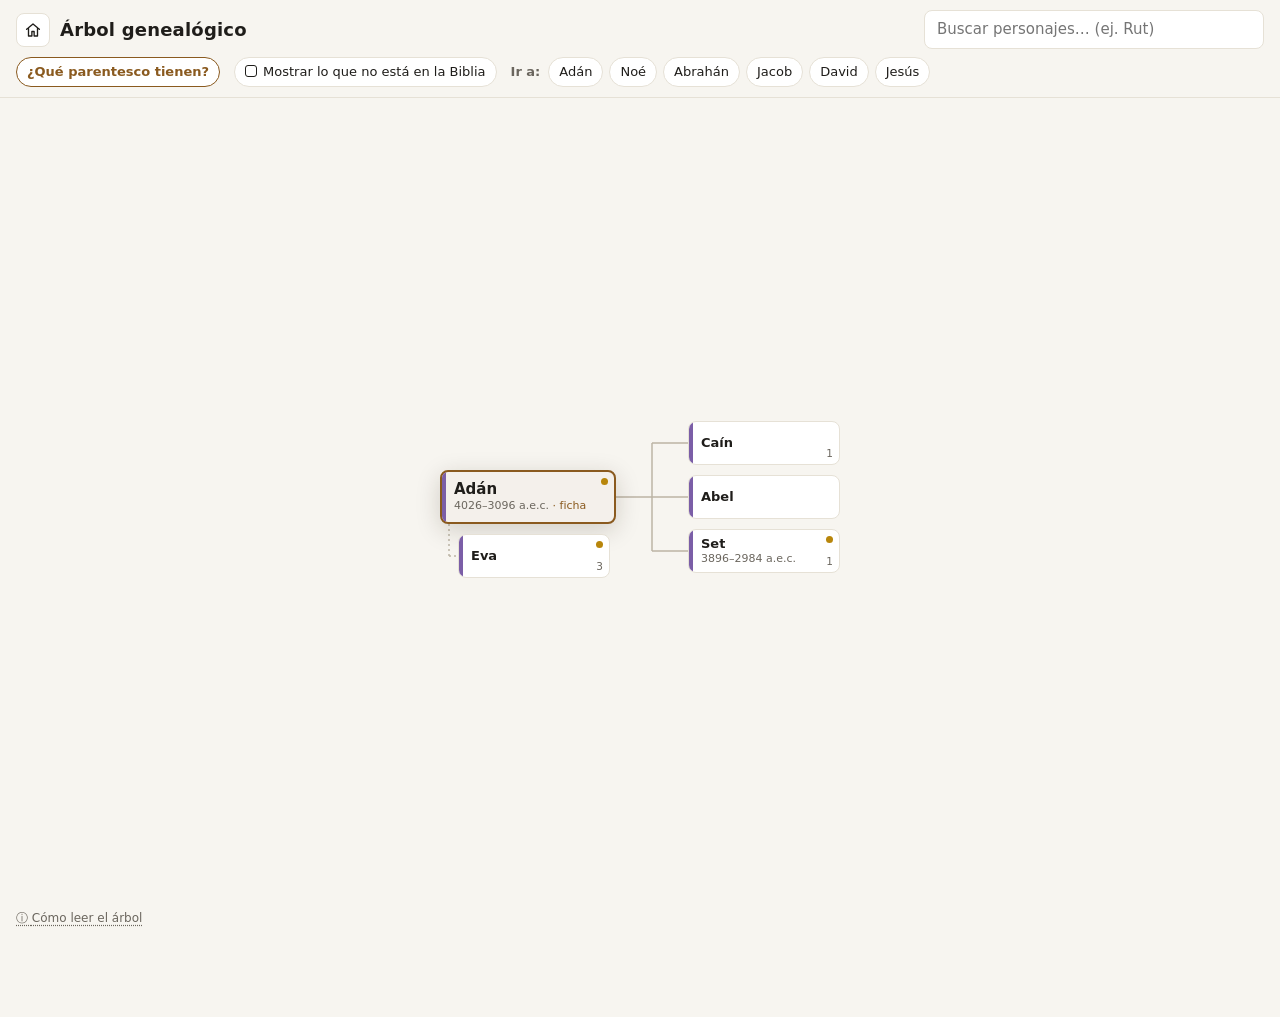
==== commit 22e358ff: "Separar lo que dice la Biblia de lo que se deduce Regla nueva en AGENTS.md: la app muestra lo que di" ====
--- a/arbol.html
+++ b/arbol.html
@@ -178,6 +178,11 @@
 /* ---------- ¿Qué parentesco tienen? ---------- */
 .row .relbtn{border-color:var(--accent); color:var(--accent); font-weight:600; margin-right:8px}
 .row .relbtn:hover{background:var(--grid); border-color:var(--accent)}
+/* «Mostrar lo que no está en la Biblia»: casilla que se marca o desmarca */
+.row .nobib{margin-right:8px}
+.row .nobib::before{content:''; display:inline-block; width:10px; height:10px; margin-right:6px; vertical-align:-1px;
+  border:1.5px solid currentColor; border-radius:3px}
+.row .nobib[aria-pressed="true"]::before{background:currentColor; box-shadow:inset 0 0 0 2px var(--accent)}
 #rel{
   position:fixed; z-index:55; left:16px; right:16px; bottom:16px; margin:0 auto; max-width:580px;
   max-height:min(80vh, 680px); overflow-y:auto; overscroll-behavior:contain;
@@ -245,14 +250,15 @@
     <input id="q" type="search" placeholder="Buscar personajes… (ej. Rut)" autocomplete="off" aria-label="Buscar personaje en el árbol">
     <ul id="suggest" class="suggest" role="listbox"></ul>
   </div>
-  <nav class="row" id="jump" aria-label="Ir a"><button id="relBtn" class="relbtn" type="button">¿Qué parentesco tienen?</button><b>Ir a:</b></nav>
+  <nav class="row" id="jump" aria-label="Ir a"><button id="relBtn" class="relbtn" type="button">¿Qué parentesco tienen?</button><button id="noBib" class="nobib" type="button" aria-pressed="false" title="Muestra también los parentescos que no dice la Biblia sino que se deducen (por ejemplo, según «Perspicacia») y a las personas que no aparecen en la Biblia">Mostrar lo que no está en la Biblia</button><b>Ir a:</b></nav>
   <div class="row" id="lines" role="group" aria-label="Línea de antepasados" hidden></div>
 </header>
 
 <div id="scroller"><div id="canvas"><svg id="links" aria-hidden="true"></svg></div></div>
 <details class="note">
   <summary><span aria-hidden="true">ⓘ </span>Cómo leer el árbol</summary>
-  <p>El árbol se centra en una persona (resaltada) y muestra su línea de antepasados hasta el más antiguo que menciona la Biblia, sus hermanos, sus cónyuges y sus hijos. Toca a cualquier persona para centrar el árbol en ella, y toca a la persona resaltada para ver su ficha, con su parentesco y los textos bíblicos que lo muestran. Cuando una persona tiene dos líneas de antepasados (por ejemplo, Jesús: la de José, en Mateo, y la de María, en Lucas), arriba aparecen los botones para elegir cuál ver. Las líneas discontinuas indican un parentesco legal (padre legal o adoptivo) o un yerno al que la Biblia llama «hijo» (Lucas 3:27). El punto <span class="dot"></span> dorado marca a los antepasados de Jesús. Las personas cuyo nombre no da la Biblia aparecen en cursiva. El número en la esquina de cada persona indica cuántos hijos suyos hay en el árbol. Con «¿Qué parentesco tienen?» (arriba, o en la ficha de cada persona) se eligen dos personas y se explica cómo están emparentadas: por ejemplo, «Rut es bisabuela de David»; cuando no hay un nombre corriente para el parentesco, se explica a partir del antepasado común más cercano, y se muestra el camino de una persona a la otra. El parentesco sigue la Traducción del Nuevo Mundo y la obra «Perspicacia para comprender las Escrituras»; cuando una genealogía tiene alguna dificultad, la ficha lo explica.</p>
+  <p>El árbol se centra en una persona (resaltada) y muestra su línea de antepasados hasta el más antiguo que menciona la Biblia, sus hermanos, sus cónyuges y sus hijos. Toca a cualquier persona para centrar el árbol en ella, y toca a la persona resaltada para ver su ficha, con su parentesco y los textos bíblicos que lo muestran. Cuando una persona tiene dos líneas de antepasados (por ejemplo, Jesús: la de José, en Mateo, y la de María, en Lucas), arriba aparecen los botones para elegir cuál ver. Las líneas discontinuas indican un parentesco legal (padre legal o adoptivo), un yerno al que la Biblia llama «hijo» (Lucas 3:23, 27) o un parentesco por deducción. El punto <span class="dot"></span> dorado marca a los antepasados de Jesús. Las personas cuyo nombre no da la Biblia aparecen en cursiva. El número en la esquina de cada persona indica cuántos hijos suyos hay en el árbol. Con «¿Qué parentesco tienen?» (arriba, o en la ficha de cada persona) se eligen dos personas y se explica cómo están emparentadas: por ejemplo, «Rut es bisabuela de David»; cuando no hay un nombre corriente para el parentesco, se explica a partir del antepasado común más cercano, y se muestra el camino de una persona a la otra. El parentesco sigue la Traducción del Nuevo Mundo y la obra «Perspicacia para comprender las Escrituras»; cuando una genealogía tiene alguna dificultad, la ficha lo explica.</p>
+  <p>El árbol muestra lo que dice la Biblia. Con «Mostrar lo que no está en la Biblia» se ven también los parentescos que la Biblia no dice sino que se deducen (por ejemplo, que Helí era el padre de María, según «Perspicacia»), marcados «por deducción», y las personas que no aparecen en la Biblia. Sin esa opción, José y Sealtiel aparecen como los llama Lucas: «hijo de Helí» e «hijo de Nerí».</p>
 </details>
 
 <div id="card" role="dialog" aria-live="polite">
@@ -295,13 +301,25 @@
 FAMILIA.forEach((f, i) => PER.set(f.id, {...(PER.get(f.id) || {}), ...f, ord:i}));
 const get = id => PER.get(id);
 const push = (m, k, v) => { if (!m.has(k)) m.set(k, []); if (!m.get(k).includes(v)) m.get(k).push(v); };
-const HIJOS = new Map(), CONYUGES = new Map(), YERNOS = new Map(), HERMANOS = new Map();
+const HIJOS = new Map(), CONYUGES = new Map(), YERNOS = new Map(), HERMANOS = new Map(), PRIMOS = new Map();
 for (const f of FAMILIA){
   for (const k of ['pa', 'ma', 'pl']) if (f[k]) push(HIJOS, f[k], f.id);
   for (const c of f.cy || []){ push(CONYUGES, f.id, c); push(CONYUGES, c, f.id); }
+  for (const c of f.pm || []){ push(PRIMOS, f.id, c); push(PRIMOS, c, f.id); }
   if (f.su) push(YERNOS, f.su, f.id);
   if (f.hm){ const g = [f.id, ...f.hm]; for (const a of g) for (const b of g) if (a !== b) push(HERMANOS, a, b); }
 }
+// ¿El vínculo entre a y b es una deducción (de en los datos)? Solo puede pasar si se muestra lo
+// que no está en la Biblia; si no, esos vínculos ya no están en FAMILIA.
+const dedVinculo = (a, b) => [[a, b], [b, a]].some(([x, y]) => {
+  const p = get(x);
+  return p && (p.de || []).some(k => k !== 'su' && (p[k] === y || (Array.isArray(p[k]) && p[k].includes(y))));
+});
+// Paso de la línea de antepasados que se dibuja con línea discontinua y etiqueta: padre legal,
+// suegro (o yerno al que Lucas llama «hijo») y vínculo por deducción
+const pasoRaro = st => st.rel === 'pl' || st.rel === 'su' || dedVinculo(st.child, st.id);
+const etiquetaPaso = st => st.rel === 'pl' || st.rel === 'su' ? vinculo(st.rel, st.child)
+                         : dedVinculo(st.child, st.id) ? 'por deducción' : '';
 const byOrd = (a, b) => get(a).ord - get(b).ord;
 const hijosDe = id => [...(HIJOS.get(id) || [])].sort(byOrd);
 const nombre = id => get(id).n;
@@ -450,8 +468,7 @@
   });
   for (let i = 1; i < S.length; i++){
     const x1 = colX(i - 1) + CW, x2 = colX(i), xm = x1 + GX / 2, y2 = S[i].inY;
-    links.push({d:`M${x1} 0H${xm}V${y2}H${x2}`, cls:'line' + (S[i - 1].rel === 'pl' || S[i - 1].rel === 'su' ? ' dash' : ''),
-                lbl:S[i - 1].rel === 'pl' || S[i - 1].rel === 'su' ? vinculo(S[i - 1].rel, S[i - 1].child) : '', lx:x1 + 4, ly:-6});
+    links.push({d:`M${x1} 0H${xm}V${y2}H${x2}`, cls:'line' + (pasoRaro(S[i - 1]) ? ' dash' : ''), lbl:etiquetaPaso(S[i - 1]), lx:x1 + 4, ly:-6});
   }
   // Generación de la persona
   const k = S.length, xf = colX(k), fam = [];
@@ -486,8 +503,7 @@
     links.push({d:`M${x1} 0H${xt}V${Math.min(0, ...cys)}V${Math.max(0, ...cys)}`, cls:''});
     for (const it of hermanos)
       links.push({d:`M${xt} ${it.y + it.h / 2}H${xf}`, cls:(it.focus ? 'line' : '') + (it.tag ? ' dash' : '')});
-    links.push({d:`M${x1} 0H${xt}V0`, cls:'line' + (S[k - 1].rel === 'pl' || S[k - 1].rel === 'su' ? ' dash' : ''),
-                lbl:S[k - 1].rel === 'pl' || S[k - 1].rel === 'su' ? vinculo(S[k - 1].rel, S[k - 1].child) : '', lx:x1 + 4, ly:-6});
+    links.push({d:`M${x1} 0H${xt}V0`, cls:'line' + (pasoRaro(S[k - 1]) ? ' dash' : ''), lbl:etiquetaPaso(S[k - 1]), lx:x1 + 4, ly:-6});
   }
   // Hijos
   const xk = xf + CWF + GX, kids = [];
@@ -522,8 +538,8 @@
       links.push({d:`M${Wc} ${y + CH / 2}H${Wc + 10}`, cls:'mar'});
     }
     if (i){
-      const rel = S[i - 1].rel, raro = rel === 'pl' || rel === 'su';
-      links.push({d:`M${TX} ${y - GV}V${y}`, cls:'line' + (raro ? ' dash' : ''), lbl:raro ? vinculo(rel, S[i - 1].child) : '', lx:TX + 8, ly:y - GV / 2 + 4});
+      const raro = pasoRaro(S[i - 1]);
+      links.push({d:`M${TX} ${y - GV}V${y}`, cls:'line' + (raro ? ' dash' : ''), lbl:etiquetaPaso(S[i - 1]), lx:TX + 8, ly:y - GV / 2 + 4});
     }
     y += CH + GV;
   });
@@ -572,12 +588,12 @@
     }
   }
   if (S.length){
-    const rel = S[S.length - 1].rel, raro = rel === 'pl' || rel === 'su';
+    const raro = pasoRaro(S[S.length - 1]);
     const last = ramas[ramas.length - 1], foco = ramas.find(it => it.focus);
     links.push({d:`M${TX} ${top}V${last.y + last.h / 2}` +
                   ramas.filter(it => !it.focus).map(it => `M${TX} ${it.y + it.h / 2}H${x1}`).join(''), cls:''});
     links.push({d:`M${TX} ${top}V${foco.y + foco.h / 2}H${x1}`, cls:'line' + (raro ? ' dash' : ''),
-                lbl:raro ? vinculo(rel, S[S.length - 1].child) : '', lx:TX + 8, ly:top + 14});
+                lbl:etiquetaPaso(S[S.length - 1]), lx:TX + 8, ly:top + 14});
   }
   return {items, links, labels};
 }
@@ -741,7 +757,8 @@
     const dd = el('dd');
     for (const x of ids){
       const b = el('button', '', corto(x));
-      if (nota && nota(x)) b.append(' ', el('small', '', `(${nota(x)})`));
+      const notas = [nota && nota(x), dedVinculo(id, x) && 'por deducción'].filter(Boolean);
+      if (notas.length) b.append(' ', el('small', '', `(${notas.join(', ')})`));
       b.title = nombre(x);
       b.addEventListener('click', () => { go(x); fillCard(x); });
       dd.append(b);
@@ -751,16 +768,22 @@
   fila(p.pa && get(p.pa).sx ? 'Padre o madre' : 'Padre', [p.pa]);
   fila('Padre ' + tipoPl(id), [p.pl]);
   fila('Madre', [p.ma]);
-  fila('Suegro', [p.su]);
+  // Sin las deducciones, el yerno al que Lucas llama «hijo» se muestra con las palabras de la Biblia
+  fila(sueLiteral(id) ? 'Lucas lo llama «hijo» de' : 'Suegro', [p.su]);
   const cy = CONYUGES.get(id) || [];
   fila(p.mu ? (cy.length > 1 ? 'Esposos' : 'Esposo') : (cy.length > 1 ? 'Esposas' : 'Esposa'), cy);
   const hijos = hijosDe(id);
   fila(hijos.length === 1 ? (get(hijos[0]).mu ? 'Hija' : 'Hijo') : 'Hijos', hijos, x => tagDe(x, id));
-  fila((YERNOS.get(id) || []).length > 1 ? 'Yernos' : 'Yerno', YERNOS.get(id) || []);
+  const yernos = YERNOS.get(id) || [];
+  const literales = yernos.filter(sueLiteral), yernosDe = yernos.filter(x => !sueLiteral(x));
+  fila('Lucas llama «hijo» suyo a', literales);
+  fila(yernosDe.length > 1 ? 'Yernos' : 'Yerno', yernosDe);
   const padres = [p.pa, p.ma, p.pl].filter(Boolean);
   const hermanos = [...new Set([...padres.flatMap(hijosDe), ...(HERMANOS.get(id) || [])])].filter(x => x !== id).sort(byOrd);
   const hermanoDe = x => get(x).sx ? 'Hermano o hermana' : get(x).mu ? 'Hermana' : 'Hermano';
   fila(hermanos.length === 1 ? hermanoDe(hermanos[0]) : 'Hermanos', hermanos);
+  const primos = PRIMOS.get(id) || [];
+  fila(primos.length > 1 ? 'Primos' : get(primos[0] || id).mu ? 'Prima' : 'Primo', primos);
   card.querySelector('.nota').textContent = p.np || '';
   const refs = card.querySelector('.refs');
   refs.replaceChildren();
@@ -969,8 +992,8 @@
   // Matrimonio
   if ((CONYUGES.get(a) || []).includes(b)) frases.push(`${N(a)} es ${gen(a, ['esposo', 'esposa'])} de ${N(b)}.`);
   // Yerno al que la Biblia llama «hijo» (Lucas 3:27)
-  if (A.su === b) frases.push(`${N(a)} es yerno de ${N(b)}.`);
-  if (B.su === a) frases.push(`${N(a)} es suegro de ${N(b)}.`);
+  if (A.su === b) frases.push(sueLiteral(a) ? `La genealogía de Lucas llama a ${N(a)} «hijo de ${N(b)}».` : `${N(a)} es yerno de ${N(b)}.`);
+  if (B.su === a) frases.push(sueLiteral(b) ? `La genealogía de Lucas llama a ${N(b)} «hijo de ${N(a)}».` : `${N(a)} es suegro de ${N(b)}.`);
   // Sangre; si no la hay (ni otro vínculo directo), por la línea legal
   let s = sangre(a, b, ['pa', 'ma']), legal = false;
   if (!s && !frases.length){ s = sangre(a, b, ['pa', 'ma', 'pl']); legal = !!s; }
@@ -1020,22 +1043,32 @@
     };
     porConyuge(a, b, false) || porConyuge(b, a, true) || concunados();
   }
-  // Vínculos del camino que son probables, no seguros (pr en los datos dice cuál: pa o ma; la ficha
-  // lo explica). Solo cuentan si el camino pasa por ese vínculo.
-  const dudoso = (x, y) => get(x).pr && get(x)[get(x).pr] === y;
-  const probables = [];
+  // Primos que la Biblia nombra como tales sin decir por qué padre (pm): si no salió otro parentesco
+  if (!frases.length && (PRIMOS.get(a) || []).includes(b))
+    frases.push(`${N(a)} es ${gen(a, ['primo', 'prima'])} de ${N(b)}. La Biblia no dice por cuál de sus padres.`);
+  // Vínculos del camino que son deducciones, no lo que dice la Biblia (de en los datos; la ficha lo
+  // explica). Solo pasa si se muestra lo que no está en la Biblia.
+  const deducciones = [];
+  const anotar = x => { if (get(x) && !deducciones.includes(x)) deducciones.push(x); };
   (camino || []).forEach((x, i, c) => {
     const y = c[i + 1];
+    if ((get(x)?.de || []).includes('persona')) anotar(x);
     if (y === undefined) return;
-    if (dudoso(x, y)) probables.push(x);
-    if (dudoso(y, x)) probables.push(y);
+    if (dedVinculo(x, y)) anotar(x);
+    // Hermanos anotados con hm: el camino pasa por un progenitor oculto («hm:…»)
+    if (String(y).startsWith('hm:') && (get(x)?.de || []).includes('hm')) anotar(x);
+    if (String(x).startsWith('hm:') && (get(y)?.de || []).includes('hm')) anotar(y);
   });
-  // Hermanos: también cuenta si uno de los padres en común es el vínculo probable
-  if (s) for (const x of [a, b]) if (get(x).pr && s.comunes.includes(get(x)[get(x).pr]) && !probables.includes(x)) probables.push(x);
-  if (probables.length) exp.push(`Este camino incluye un parentesco probable, no seguro: lee la nota en la ficha de ${probables.map(nm).join(', ')}.`);
+  // Hermanos: también cuenta si uno de los padres en común es un vínculo por deducción
+  if (s) for (const x of [a, b])
+    if (s.comunes.some(c => dedVinculo(x, c) || String(c).startsWith('hm:') && (get(x)?.de || []).includes('hm'))) anotar(x);
+  if (deducciones.length) exp.push(`Este parentesco incluye una deducción, no lo dice la Biblia: lee la nota en la ficha de ${deducciones.map(nm).join(', ')}.`);
   // «de el sobrino de Pablo» → «del sobrino de Pablo» (personas sin nombre, que llevan artículo)
   const pulir = s => mayuscula(s.replace(/\bde el /g, 'del ').replace(/\ba el /g, 'al '));
-  return {frases:frases.map(pulir), exp:exp.map(pulir), camino, comun};
+  // Sin repetir la misma frase (p. ej., «José es yerno de Helí» por su suegro y por su esposa)
+  const sinAdemas = s => s.replace(/^Además, /, '').toLowerCase();
+  const unicas = frases.filter((f, i) => frases.findIndex(g => sinAdemas(g) === sinAdemas(f)) === i);
+  return {frases:unicas.map(pulir), exp:exp.map(pulir), camino, comun};
 }
 
 // Panel
@@ -1093,6 +1126,14 @@
   mostrarParentesco();
 });
 document.getElementById('relBtn').addEventListener('click', () => abrirParentesco(state.focus));
+// «Mostrar lo que no está en la Biblia»: se guarda para todas las páginas y se vuelve a cargar,
+// porque los datos (FAMILIA) se preparan al cargar según esta elección (ver datos.js)
+const noBib = document.getElementById('noBib');
+noBib.setAttribute('aria-pressed', NO_BIBLICO);
+noBib.addEventListener('click', () => {
+  try { localStorage.setItem('noBiblico', NO_BIBLICO ? '0' : '1'); } catch (e) {}
+  location.reload();
+});
 
 /* ===================== INICIO ===================== */
 let lastMode = null, lastW = 0;
